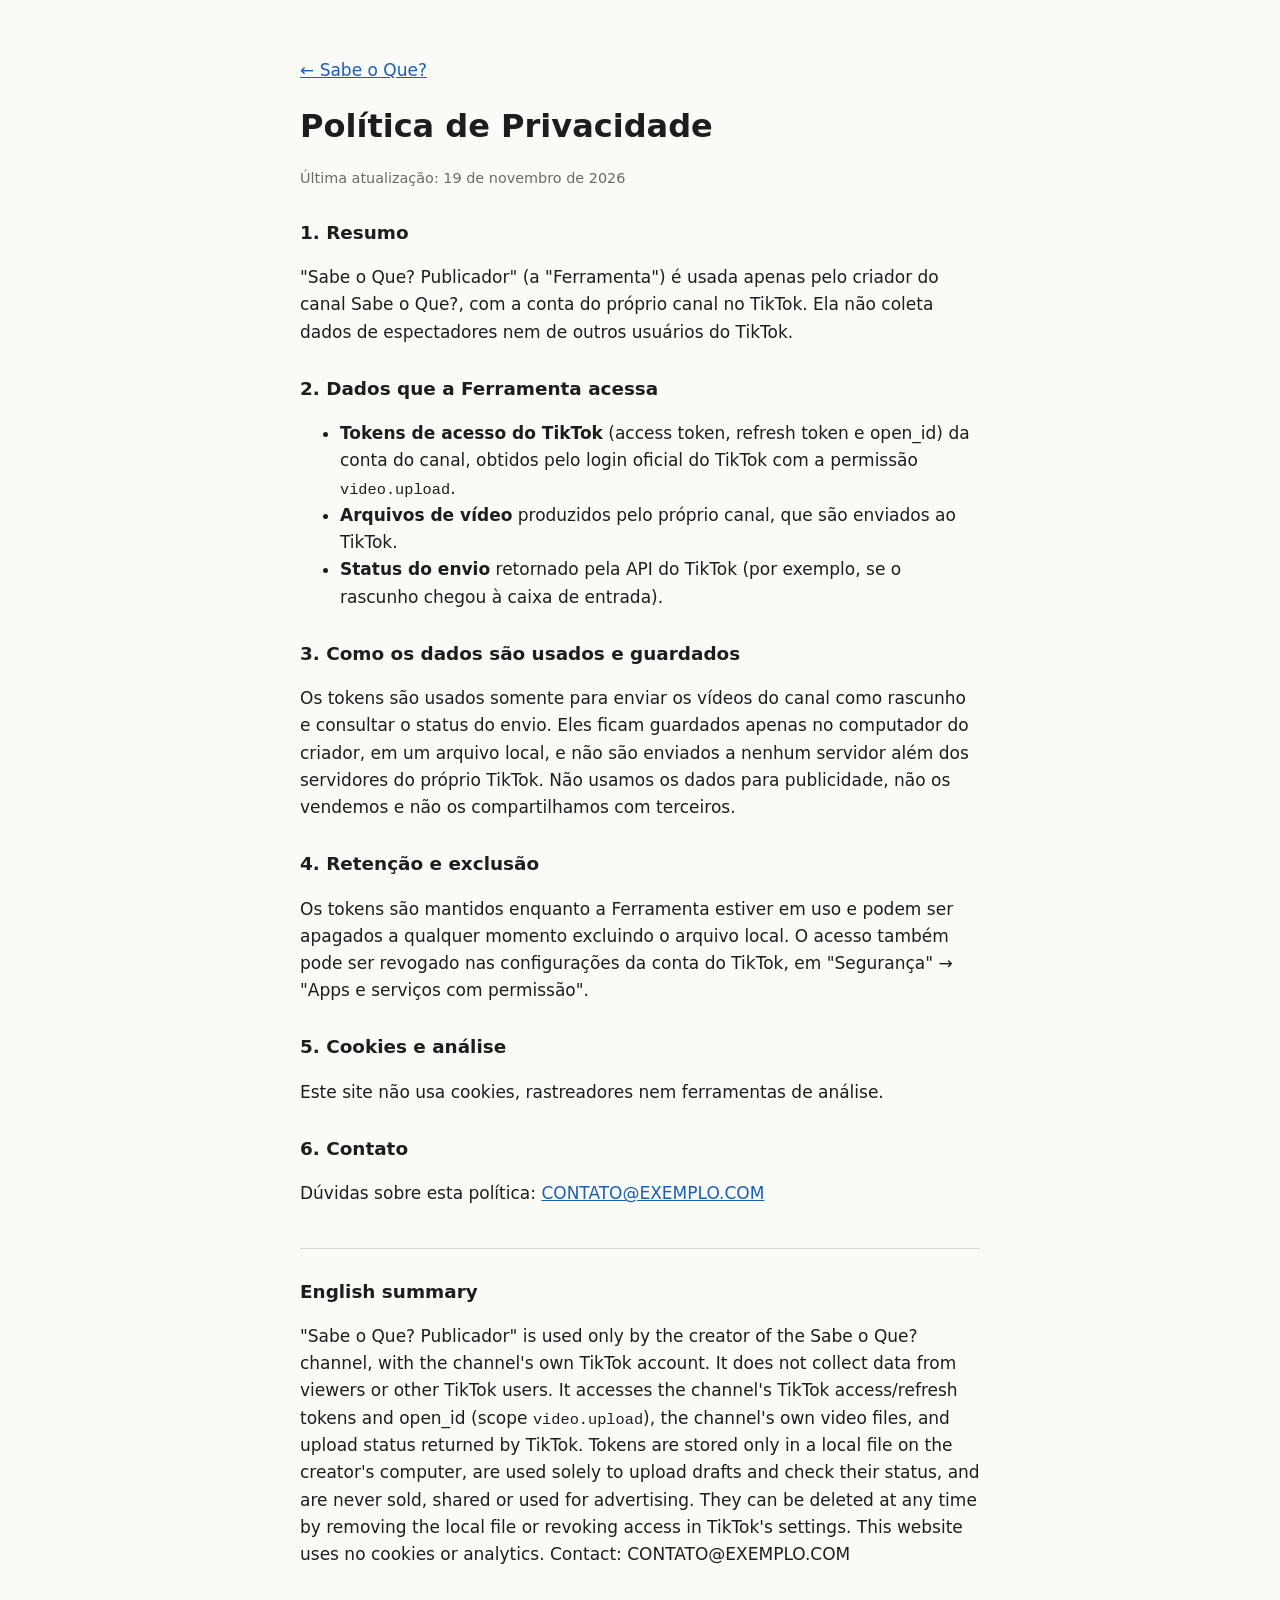
==== privacidade.html @ 7e419e0e "Site do canal Sabe o Que?: início, termos e privacidade Co-Authored-By: Claude Opus 5.5 <noreply@ant" ====
<!doctype html>
<html lang="pt-BR">
<head>
<meta charset="utf-8"><meta name="viewport" content="width=device-width, initial-scale=1">
<title>Política de Privacidade</title>
<link rel="stylesheet" href="estilo.css">
</head>
<body>
<main>
  <p><a href="index.html">← Sabe o Que?</a></p>
  <h1>Política de Privacidade</h1>
  <p class="meta">Última atualização: 19 de novembro de 2026</p>

  <h2>1. Resumo</h2>
  <p>"Sabe o Que? Publicador" (a "Ferramenta") é usada apenas pelo criador do canal Sabe o Que?, com a conta do próprio canal no TikTok. Ela não coleta dados de espectadores nem de outros usuários do TikTok.</p>

  <h2>2. Dados que a Ferramenta acessa</h2>
  <ul>
    <li><strong>Tokens de acesso do TikTok</strong> (access token, refresh token e open_id) da conta do canal, obtidos pelo login oficial do TikTok com a permissão <code>video.upload</code>.</li>
    <li><strong>Arquivos de vídeo</strong> produzidos pelo próprio canal, que são enviados ao TikTok.</li>
    <li><strong>Status do envio</strong> retornado pela API do TikTok (por exemplo, se o rascunho chegou à caixa de entrada).</li>
  </ul>

  <h2>3. Como os dados são usados e guardados</h2>
  <p>Os tokens são usados somente para enviar os vídeos do canal como rascunho e consultar o status do envio. Eles ficam guardados apenas no computador do criador, em um arquivo local, e não são enviados a nenhum servidor além dos servidores do próprio TikTok. Não usamos os dados para publicidade, não os vendemos e não os compartilhamos com terceiros.</p>

  <h2>4. Retenção e exclusão</h2>
  <p>Os tokens são mantidos enquanto a Ferramenta estiver em uso e podem ser apagados a qualquer momento excluindo o arquivo local. O acesso também pode ser revogado nas configurações da conta do TikTok, em "Segurança" → "Apps e serviços com permissão".</p>

  <h2>5. Cookies e análise</h2>
  <p>Este site não usa cookies, rastreadores nem ferramentas de análise.</p>

  <h2>6. Contato</h2>
  <p>Dúvidas sobre esta política: <a href="mailto:CONTATO@EXEMPLO.COM">CONTATO@EXEMPLO.COM</a></p>

  <hr>
  <section lang="en">
    <h2>English summary</h2>
    <p>"Sabe o Que? Publicador" is used only by the creator of the Sabe o Que? channel, with the channel's own TikTok account. It does not collect data from viewers or other TikTok users. It accesses the channel's TikTok access/refresh tokens and open_id (scope <code>video.upload</code>), the channel's own video files, and upload status returned by TikTok. Tokens are stored only in a local file on the creator's computer, are used solely to upload drafts and check their status, and are never sold, shared or used for advertising. They can be deleted at any time by removing the local file or revoking access in TikTok's settings. This website uses no cookies or analytics. Contact: CONTATO@EXEMPLO.COM</p>
  </section>
</main>
</body>
</html>
---- estilo.css ----
:root { --bg: #fafaf7; --fg: #1d1d1b; --muted: #6b6b66; --link: #1a5fb4; }
@media (prefers-color-scheme: dark) { :root { --bg: #161615; --fg: #ececea; --muted: #a2a29c; --link: #8ab4f8; } }
body { margin: 0; background: var(--bg); color: var(--fg); font: 17px/1.6 system-ui, -apple-system, "Segoe UI", sans-serif; }
main { max-width: 680px; margin: 0 auto; padding: 40px 16px 64px; }
h1 { font-size: 2rem; margin: 0 0 8px; }
h2 { font-size: 1.15rem; margin: 28px 0 6px; }
a { color: var(--link); }
.lead { font-size: 1.1rem; }
.meta { color: var(--muted); font-size: .9rem; }
nav { margin-top: 36px; color: var(--muted); }
hr { border: 0; border-top: 1px solid color-mix(in srgb, var(--fg) 15%, transparent); margin: 40px 0 0; }
code { font-size: .9em; }
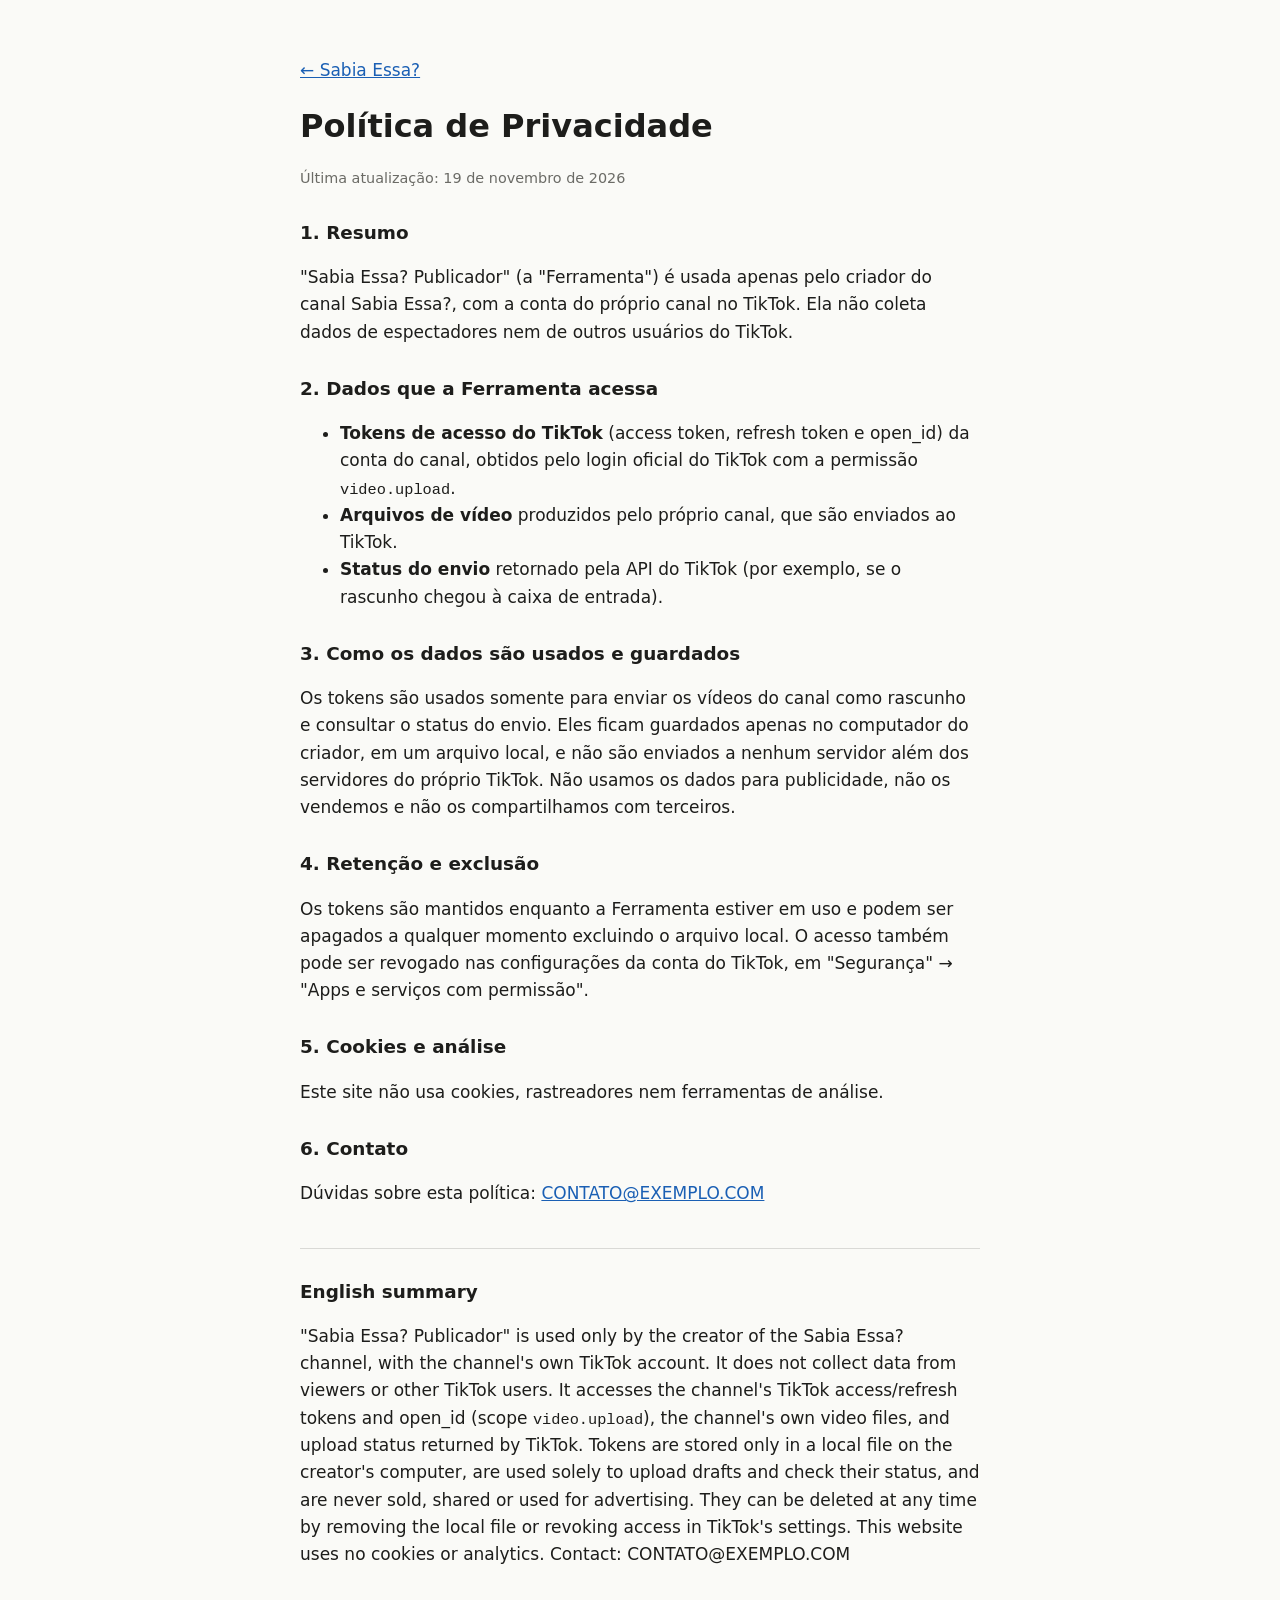
==== commit e4f3b62a: "Canal renomeado para Sabia Essa? (@sabiaessavideos) Co-Authored-By: Claude Opus 5.5 <noreply@anthrop" ====
--- a/privacidade.html
+++ b/privacidade.html
@@ -7,12 +7,12 @@
 </head>
 <body>
 <main>
-  <p><a href="index.html">← Sabe o Que?</a></p>
+  <p><a href="index.html">← Sabia Essa?</a></p>
   <h1>Política de Privacidade</h1>
   <p class="meta">Última atualização: 19 de novembro de 2026</p>
 
   <h2>1. Resumo</h2>
-  <p>"Sabe o Que? Publicador" (a "Ferramenta") é usada apenas pelo criador do canal Sabe o Que?, com a conta do próprio canal no TikTok. Ela não coleta dados de espectadores nem de outros usuários do TikTok.</p>
+  <p>"Sabia Essa? Publicador" (a "Ferramenta") é usada apenas pelo criador do canal Sabia Essa?, com a conta do próprio canal no TikTok. Ela não coleta dados de espectadores nem de outros usuários do TikTok.</p>
 
   <h2>2. Dados que a Ferramenta acessa</h2>
   <ul>
@@ -36,7 +36,7 @@
   <hr>
   <section lang="en">
     <h2>English summary</h2>
-    <p>"Sabe o Que? Publicador" is used only by the creator of the Sabe o Que? channel, with the channel's own TikTok account. It does not collect data from viewers or other TikTok users. It accesses the channel's TikTok access/refresh tokens and open_id (scope <code>video.upload</code>), the channel's own video files, and upload status returned by TikTok. Tokens are stored only in a local file on the creator's computer, are used solely to upload drafts and check their status, and are never sold, shared or used for advertising. They can be deleted at any time by removing the local file or revoking access in TikTok's settings. This website uses no cookies or analytics. Contact: CONTATO@EXEMPLO.COM</p>
+    <p>"Sabia Essa? Publicador" is used only by the creator of the Sabia Essa? channel, with the channel's own TikTok account. It does not collect data from viewers or other TikTok users. It accesses the channel's TikTok access/refresh tokens and open_id (scope <code>video.upload</code>), the channel's own video files, and upload status returned by TikTok. Tokens are stored only in a local file on the creator's computer, are used solely to upload drafts and check their status, and are never sold, shared or used for advertising. They can be deleted at any time by removing the local file or revoking access in TikTok's settings. This website uses no cookies or analytics. Contact: CONTATO@EXEMPLO.COM</p>
   </section>
 </main>
 </body>
